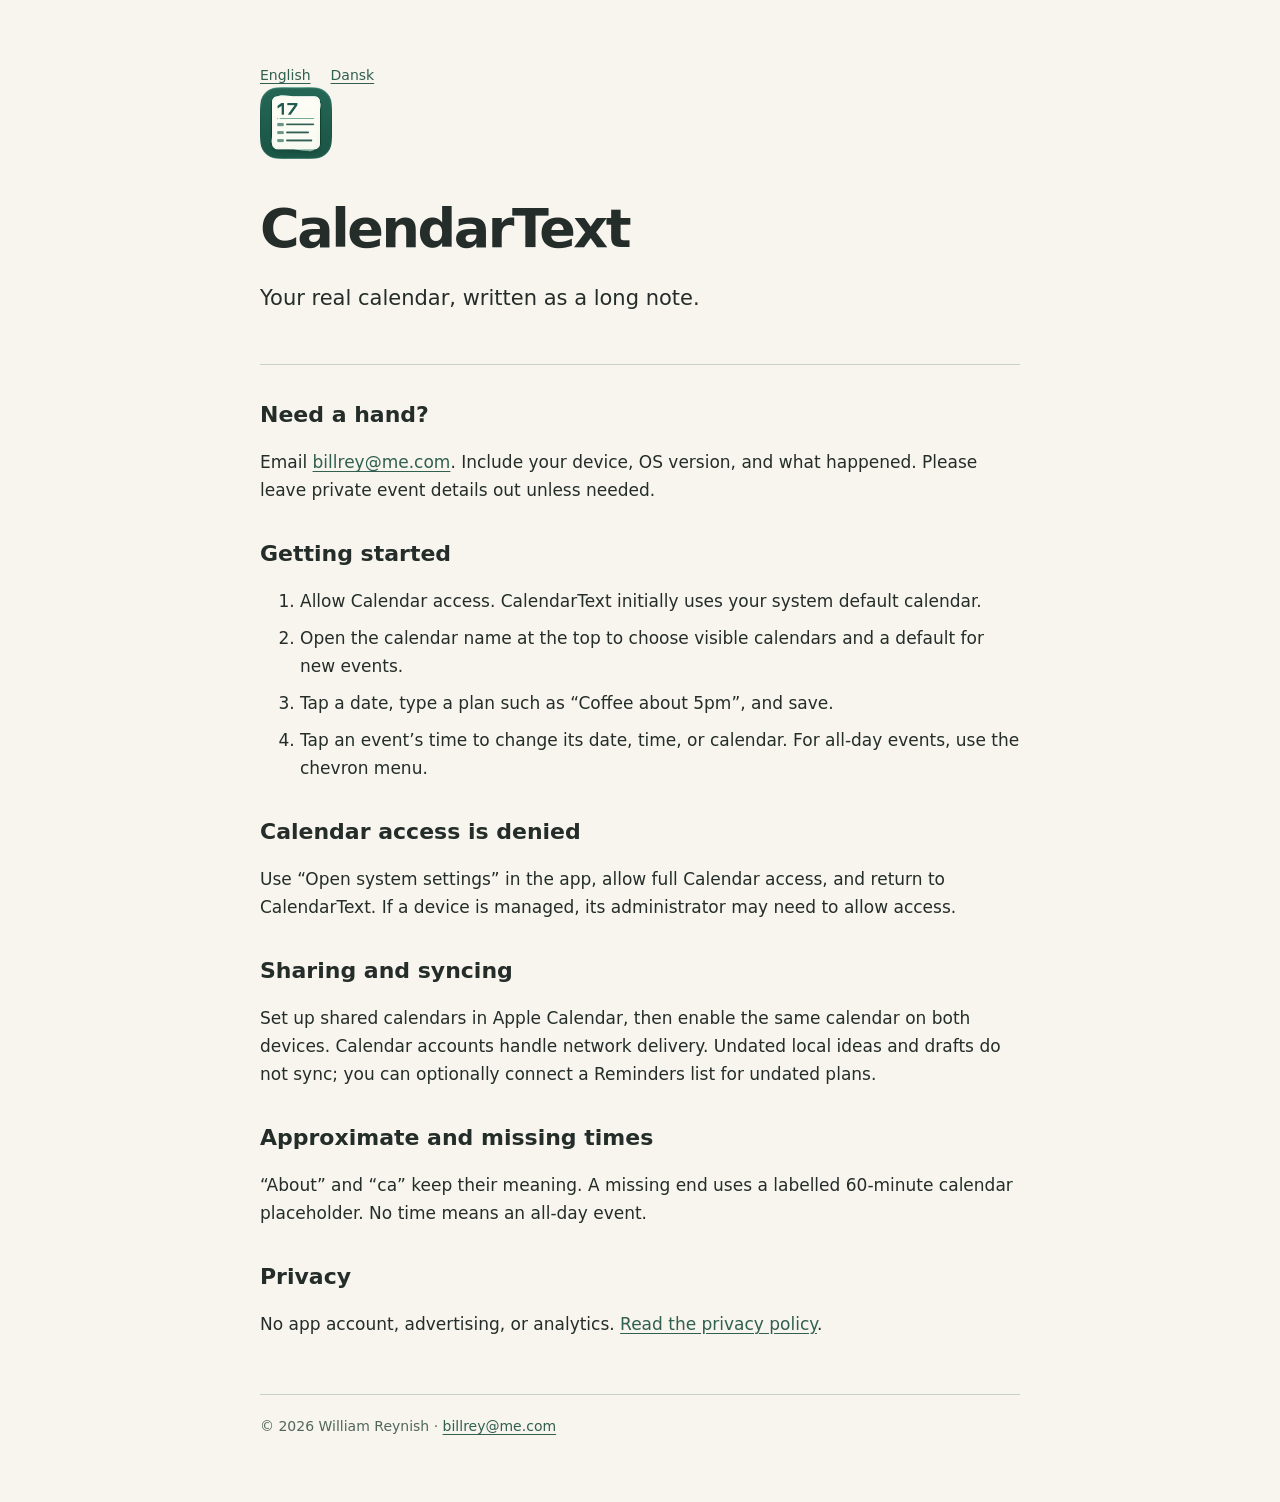
==== index.html @ 438ed826 "Publish CalendarText support and privacy pages" ====
<!doctype html><html lang="en"><head><meta charset="utf-8"><meta name="viewport" content="width=device-width,initial-scale=1"><meta name="description" content="CalendarText support and privacy information"><title>CalendarText Support</title><link rel="stylesheet" href="style.css"><link rel="icon" href="icon.png"></head><body><main><nav><a href="index.html">English</a><a href="da/index.html">Dansk</a></nav><header><img src="icon.png" alt=""><h1>CalendarText</h1><p class="lead">Your real calendar, written as a long note.</p></header><h2>Need a hand?</h2><p>Email <a href="mailto:billrey@me.com">billrey@me.com</a>. Include your device, OS version, and what happened. Please leave private event details out unless needed.</p><h2>Getting started</h2><ol><li>Allow Calendar access. CalendarText initially uses your system default calendar.</li><li>Open the calendar name at the top to choose visible calendars and a default for new events.</li><li>Tap a date, type a plan such as “Coffee about 5pm”, and save.</li><li>Tap an event’s time to change its date, time, or calendar. For all-day events, use the chevron menu.</li></ol><h2>Calendar access is denied</h2><p>Use “Open system settings” in the app, allow full Calendar access, and return to CalendarText. If a device is managed, its administrator may need to allow access.</p><h2>Sharing and syncing</h2><p>Set up shared calendars in Apple Calendar, then enable the same calendar on both devices. Calendar accounts handle network delivery. Undated local ideas and drafts do not sync; you can optionally connect a Reminders list for undated plans.</p><h2>Approximate and missing times</h2><p>“About” and “ca” keep their meaning. A missing end uses a labelled 60-minute calendar placeholder. No time means an all-day event.</p><h2>Privacy</h2><p>No app account, advertising, or analytics. <a href="privacy.html">Read the privacy policy</a>.</p><footer>© 2026 William Reynish · <a href="mailto:billrey@me.com">billrey@me.com</a></footer></main></body></html>
---- style.css ----
html{color-scheme:light dark;font:17px/1.65 system-ui,-apple-system,sans-serif;background:#f7f5ee;color:#242d29}body{margin:0}main{max-width:760px;margin:64px auto;padding:0 24px}nav,footer{font-size:14px;color:#52675c}nav a{margin-right:20px}h1{font-size:clamp(32px,7vw,54px);letter-spacing:-.045em;line-height:1.12;margin:32px 0 20px}h2{font-size:22px;line-height:1.3;margin-top:36px}a{color:#315f50;text-underline-offset:3px}header{border-bottom:1px solid #c8d1c6;padding-bottom:28px}header img{width:72px;height:72px;border-radius:16px}.lead{font-size:21px}footer{margin-top:56px;border-top:1px solid #c8d1c6;padding-top:20px}li{margin:9px 0}@media(prefers-color-scheme:dark){html{background:#1d2420;color:#eef1e9}a{color:#a5ccb8}nav,footer{color:#acbdb1}}
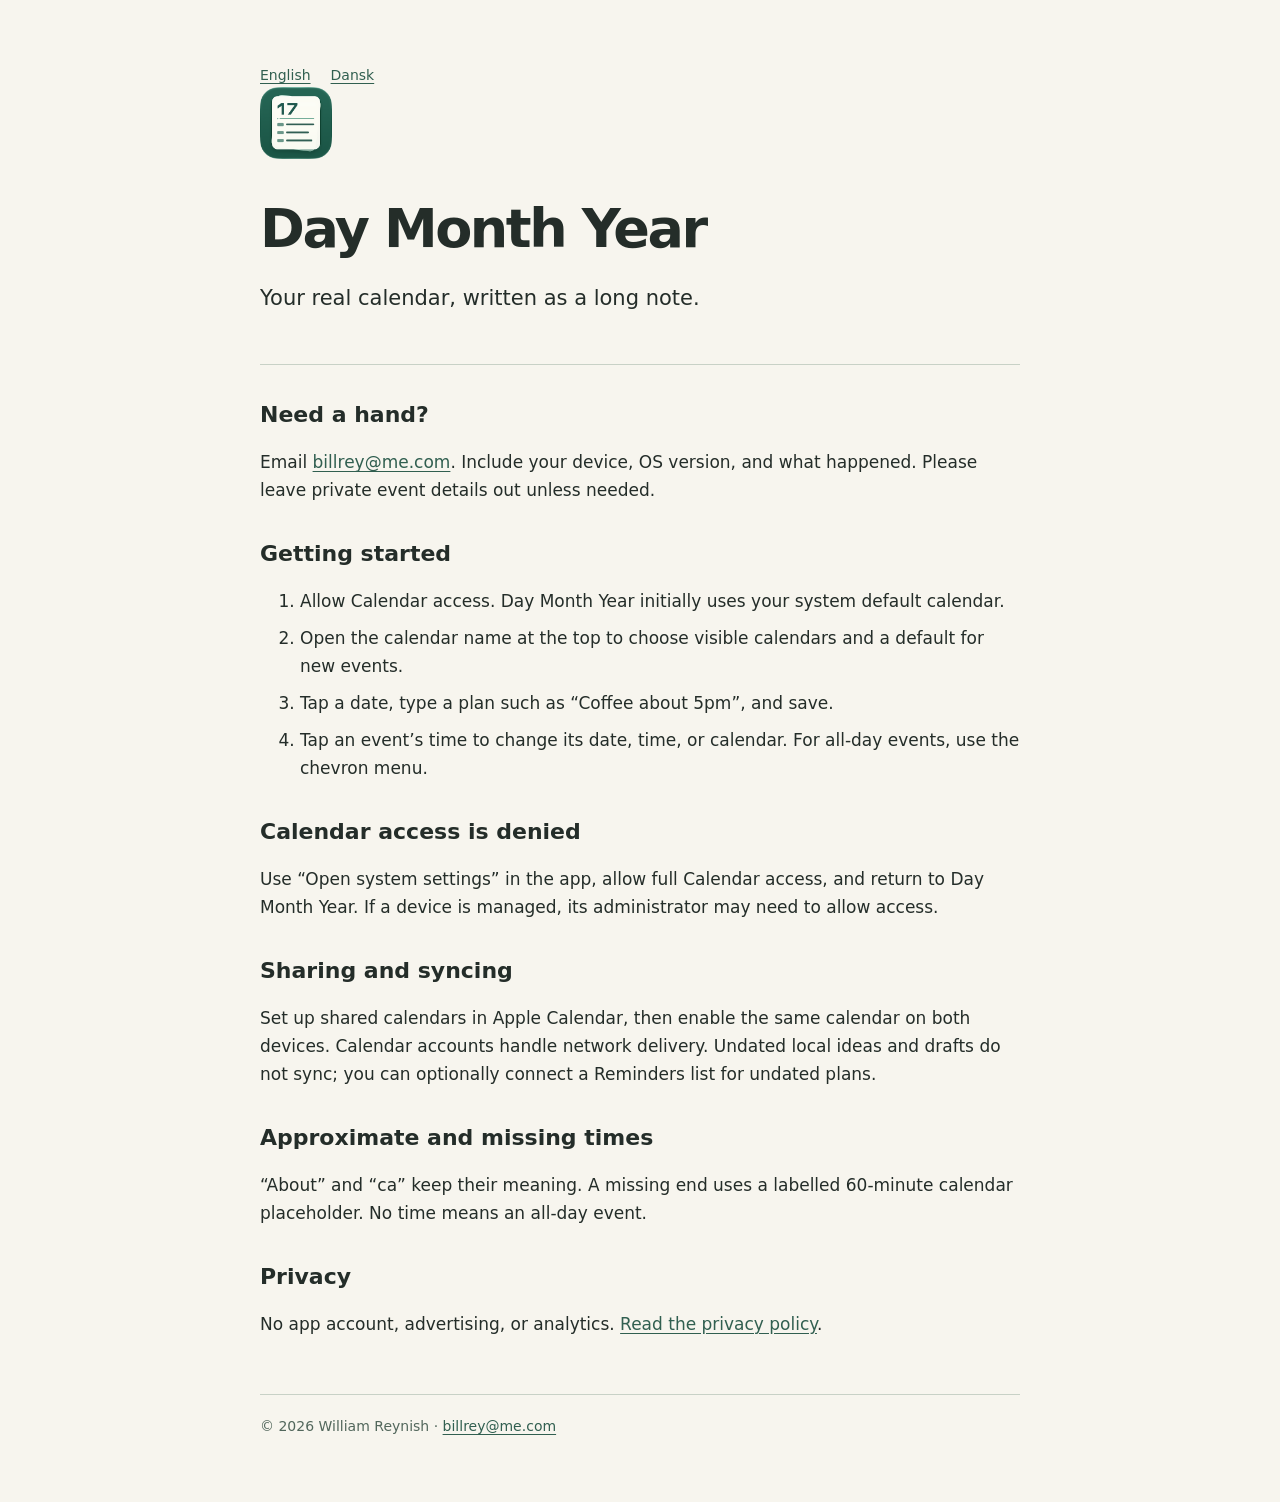
==== commit 31862d5c: "Rename CalendarText to Day Month Year" ====
--- a/index.html
+++ b/index.html
@@ -1 +1 @@
-<!doctype html><html lang="en"><head><meta charset="utf-8"><meta name="viewport" content="width=device-width,initial-scale=1"><meta name="description" content="CalendarText support and privacy information"><title>CalendarText Support</title><link rel="stylesheet" href="style.css"><link rel="icon" href="icon.png"></head><body><main><nav><a href="index.html">English</a><a href="da/index.html">Dansk</a></nav><header><img src="icon.png" alt=""><h1>CalendarText</h1><p class="lead">Your real calendar, written as a long note.</p></header><h2>Need a hand?</h2><p>Email <a href="mailto:billrey@me.com">billrey@me.com</a>. Include your device, OS version, and what happened. Please leave private event details out unless needed.</p><h2>Getting started</h2><ol><li>Allow Calendar access. CalendarText initially uses your system default calendar.</li><li>Open the calendar name at the top to choose visible calendars and a default for new events.</li><li>Tap a date, type a plan such as “Coffee about 5pm”, and save.</li><li>Tap an event’s time to change its date, time, or calendar. For all-day events, use the chevron menu.</li></ol><h2>Calendar access is denied</h2><p>Use “Open system settings” in the app, allow full Calendar access, and return to CalendarText. If a device is managed, its administrator may need to allow access.</p><h2>Sharing and syncing</h2><p>Set up shared calendars in Apple Calendar, then enable the same calendar on both devices. Calendar accounts handle network delivery. Undated local ideas and drafts do not sync; you can optionally connect a Reminders list for undated plans.</p><h2>Approximate and missing times</h2><p>“About” and “ca” keep their meaning. A missing end uses a labelled 60-minute calendar placeholder. No time means an all-day event.</p><h2>Privacy</h2><p>No app account, advertising, or analytics. <a href="privacy.html">Read the privacy policy</a>.</p><footer>© 2026 William Reynish · <a href="mailto:billrey@me.com">billrey@me.com</a></footer></main></body></html>+<!doctype html><html lang="en"><head><meta charset="utf-8"><meta name="viewport" content="width=device-width,initial-scale=1"><meta name="description" content="Day Month Year support and privacy information"><title>Day Month Year Support</title><link rel="stylesheet" href="style.css"><link rel="icon" href="icon.png"></head><body><main><nav><a href="index.html">English</a><a href="da/index.html">Dansk</a></nav><header><img src="icon.png" alt=""><h1>Day Month Year</h1><p class="lead">Your real calendar, written as a long note.</p></header><h2>Need a hand?</h2><p>Email <a href="mailto:billrey@me.com">billrey@me.com</a>. Include your device, OS version, and what happened. Please leave private event details out unless needed.</p><h2>Getting started</h2><ol><li>Allow Calendar access. Day Month Year initially uses your system default calendar.</li><li>Open the calendar name at the top to choose visible calendars and a default for new events.</li><li>Tap a date, type a plan such as “Coffee about 5pm”, and save.</li><li>Tap an event’s time to change its date, time, or calendar. For all-day events, use the chevron menu.</li></ol><h2>Calendar access is denied</h2><p>Use “Open system settings” in the app, allow full Calendar access, and return to Day Month Year. If a device is managed, its administrator may need to allow access.</p><h2>Sharing and syncing</h2><p>Set up shared calendars in Apple Calendar, then enable the same calendar on both devices. Calendar accounts handle network delivery. Undated local ideas and drafts do not sync; you can optionally connect a Reminders list for undated plans.</p><h2>Approximate and missing times</h2><p>“About” and “ca” keep their meaning. A missing end uses a labelled 60-minute calendar placeholder. No time means an all-day event.</p><h2>Privacy</h2><p>No app account, advertising, or analytics. <a href="privacy.html">Read the privacy policy</a>.</p><footer>© 2026 William Reynish · <a href="mailto:billrey@me.com">billrey@me.com</a></footer></main></body></html>
